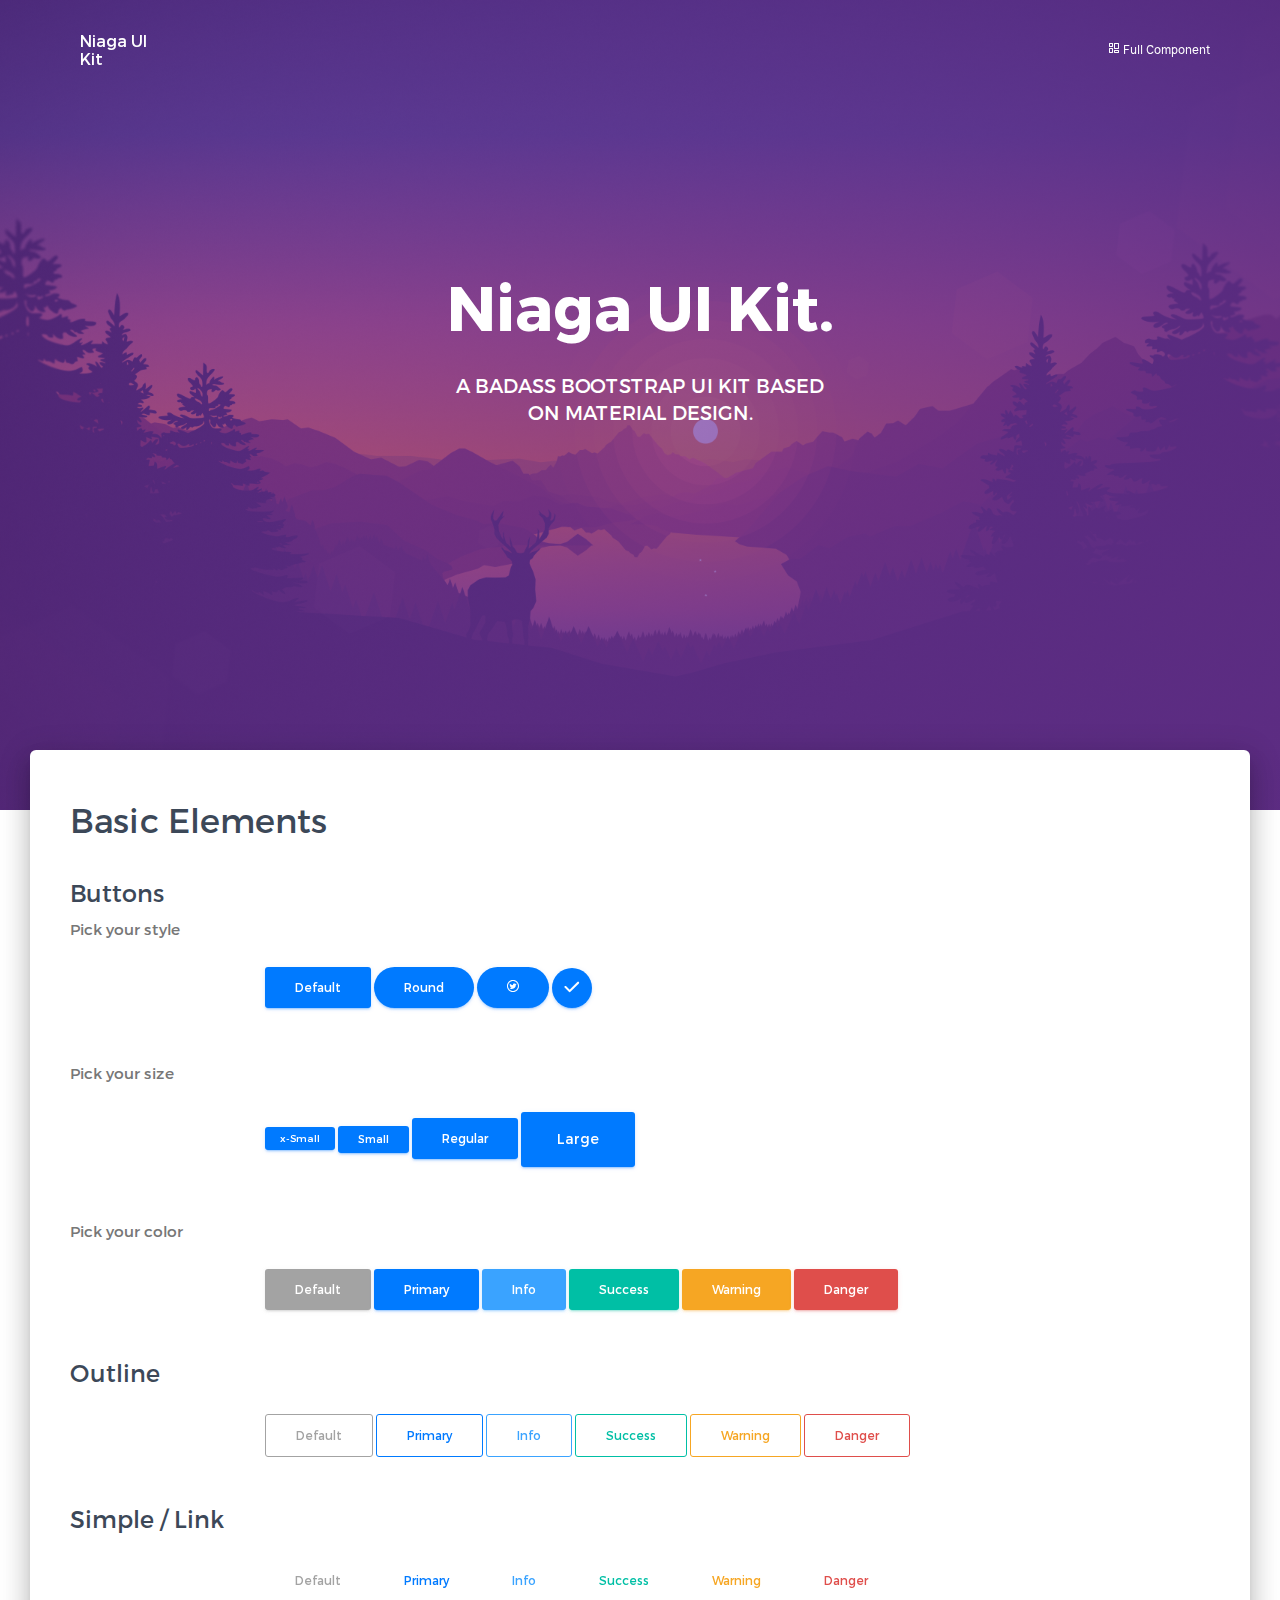
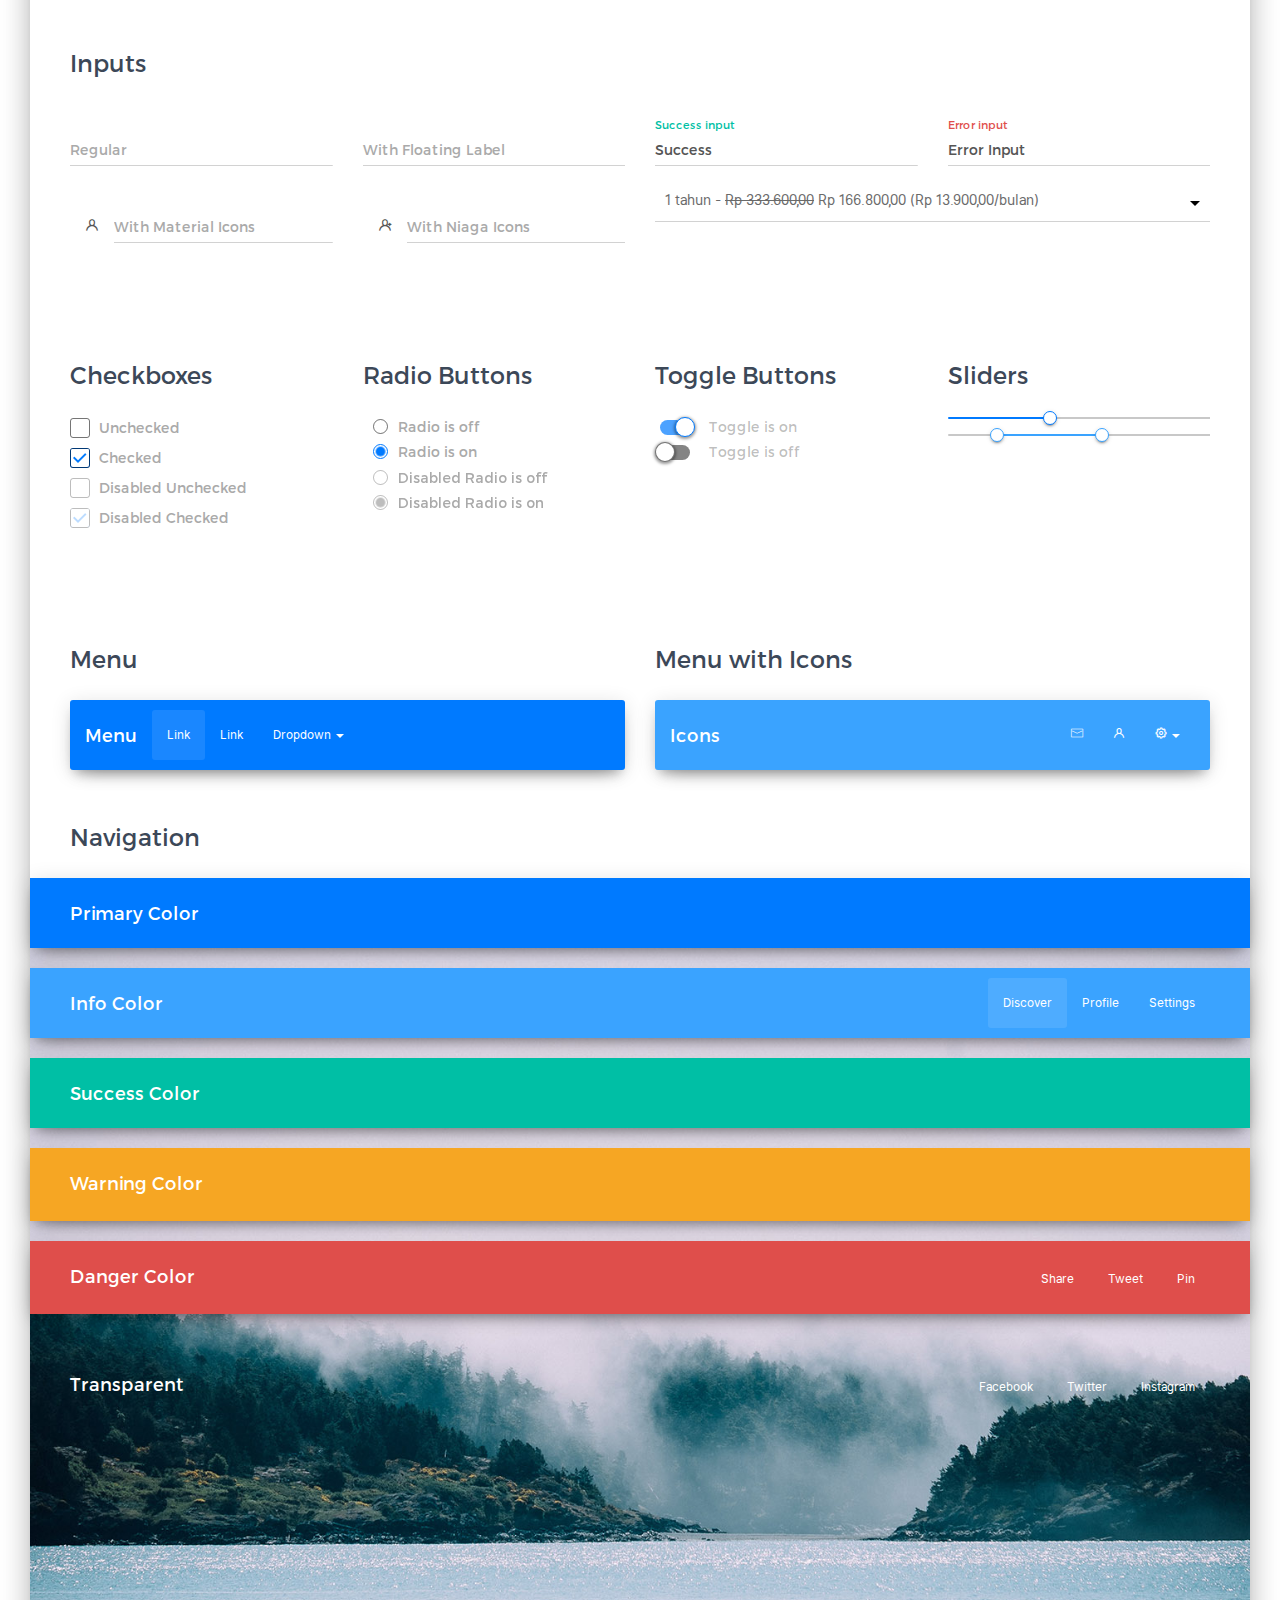
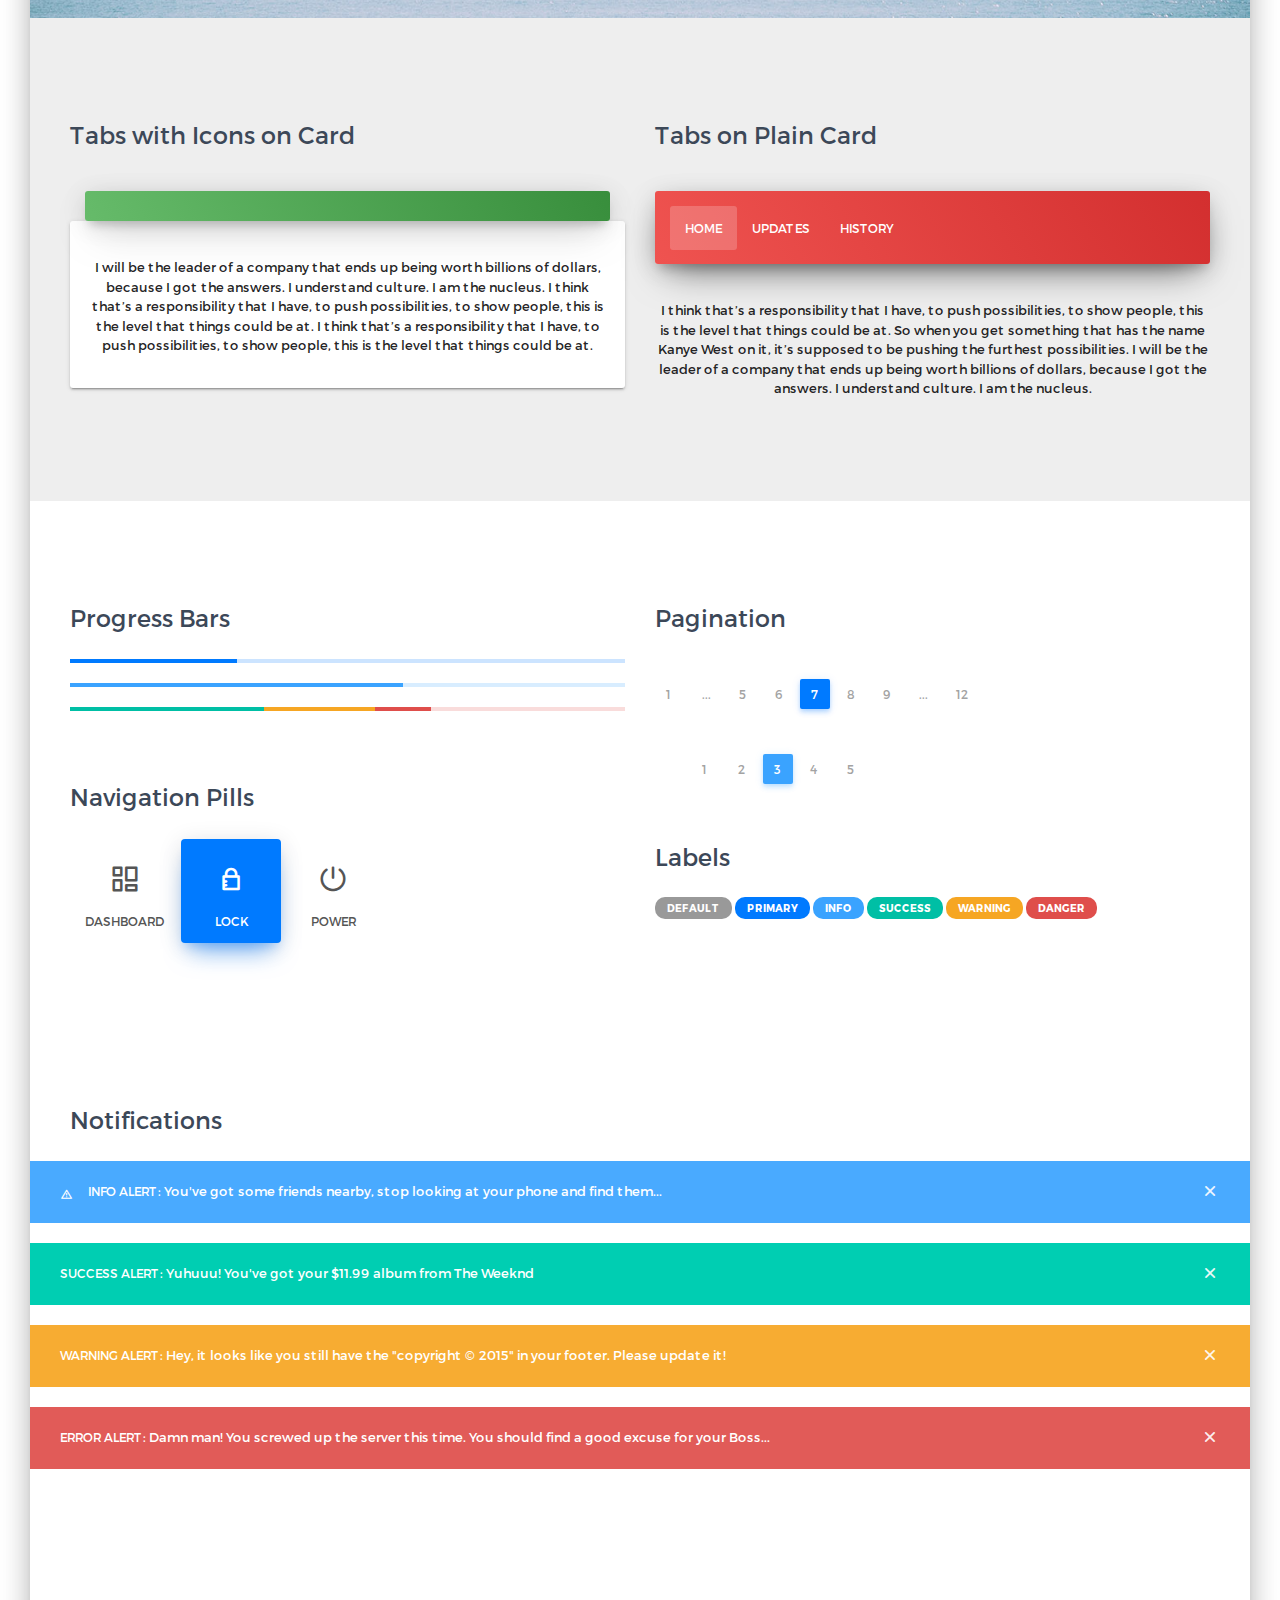
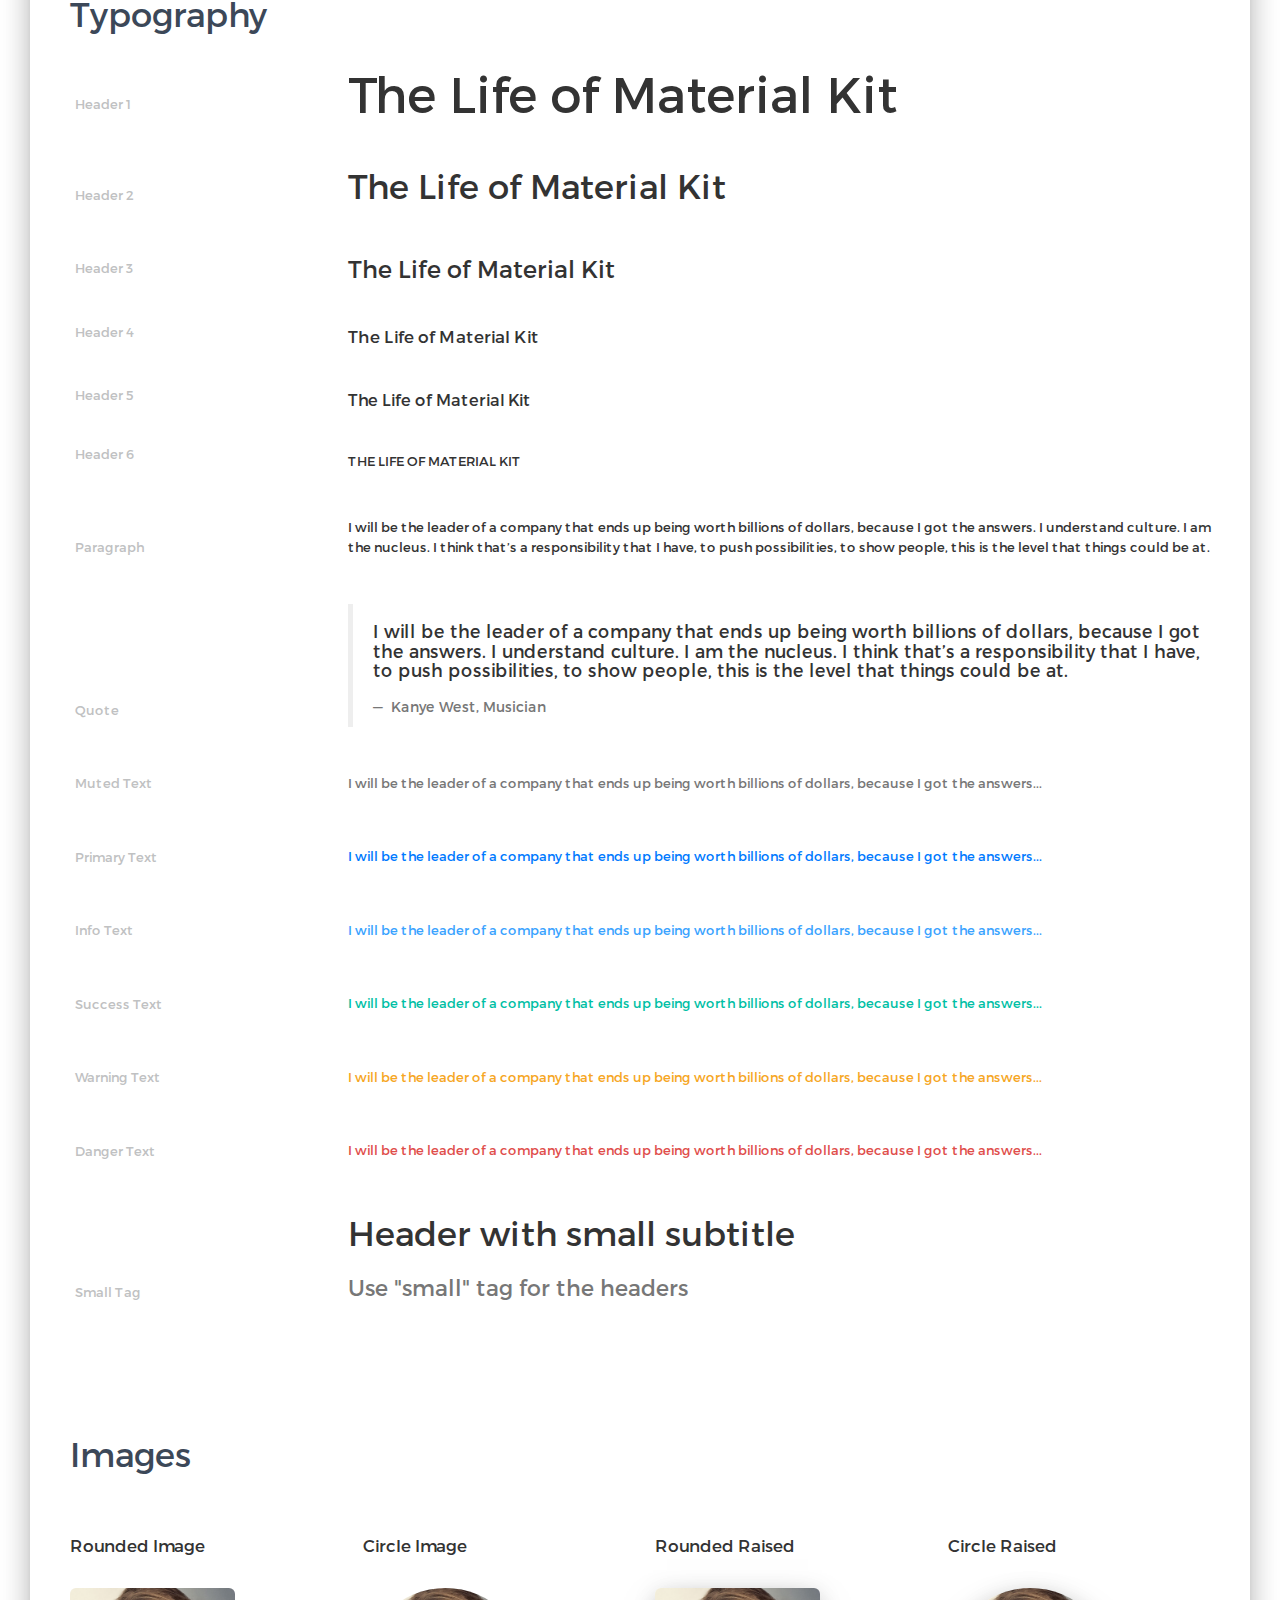
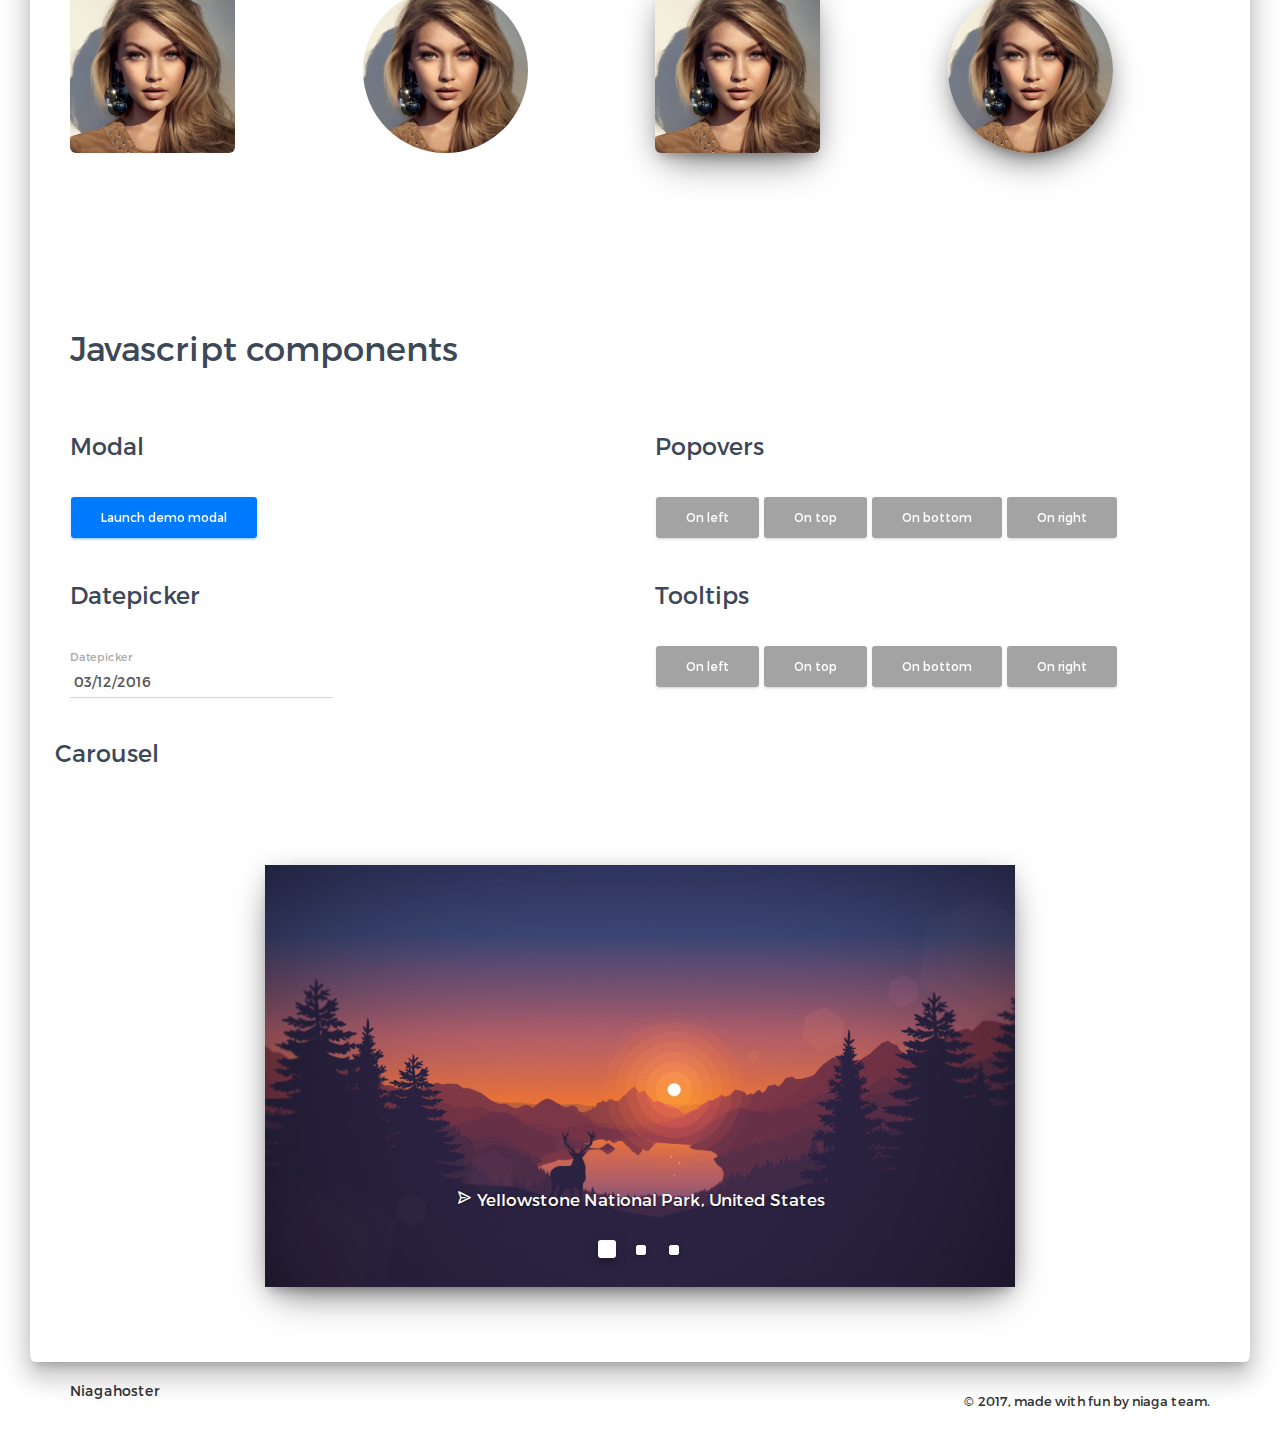
==== index.html @ 429ca5f8 "first" ====
<!doctype html>
<html lang="en">

<head>
    <meta charset="utf-8" />
    <link rel="apple-touch-icon" sizes="76x76" href="img/apple-icon.png">
    <link rel="icon" type="image/png" href="img/favicon.png">
    <meta http-equiv="X-UA-Compatible" content="IE=edge,chrome=1" />

    <title>Niaga Kit</title>

    <meta content='width=device-width, initial-scale=1.0, maximum-scale=1.0, user-scalable=0' name='viewport' />

    <!-- CSS Files -->
    <link href="css/bootstrap.min.css" rel="stylesheet" />
    <link href="css/material-kit.css" rel="stylesheet" />

    <!-- CSS Just for demo purpose, don't include it in your project -->
    <link href="css/demo.css" rel="stylesheet" />

</head>

<body class="index-page">
    <!-- Navbar -->
    <nav class="navbar navbar-transparent navbar-fixed-top navbar-color-on-scroll">
        <div class="container">
            <div class="navbar-header">
                <button type="button" class="navbar-toggle" data-toggle="collapse" data-target="#navigation-index">
	        	<span class="sr-only">Toggle navigation</span>
	        	<span class="icon-bar"></span>
	        	<span class="icon-bar"></span>
	        	<span class="icon-bar"></span>
	    	</button>
                <a href="index.html">
                    <div class="logo-container">
                        <div class="logo">

                        </div>
                        <div class="brand">
                            Niaga UI Kit
                        </div>


                    </div>
                </a>
            </div>

            <div class="collapse navbar-collapse" id="navigation-index">
                <ul class="nav navbar-nav navbar-right">
                    <li>
                        <a href="components-documentation.html" target="_blank">
                            <i class="icon-ic-dashboard"></i> Full Component
                        </a>
                    </li>

                </ul>
            </div>
        </div>
    </nav>
    <!-- End Navbar -->

    <div class="wrapper">
        <div class="header header-filter" style="background-image: url('img/bg2.jpeg');">
            <div class="container">
                <div class="row">
                    <div class="col-md-8 col-md-offset-2">
                        <div class="brand">
                            <h1>Niaga UI Kit.</h1>
                            <h3>A Badass Bootstrap UI Kit based on Material Design.</h3>
                        </div>
                    </div>
                </div>

            </div>
        </div>

        <div class="main main-raised">
            <div class="section section-basic">
                <div class="container">
                    <div class="title">
                        <h2>Basic Elements</h2>
                    </div>

                    <div id="buttons">
                        <div class="title">
                            <h3>Buttons <br />
                                <small>Pick your style</small>
                            </h3>
                        </div>
                        <div class="row">
                            <div class="col-md-8 col-md-offset-2">
                                <button class="btn btn-primary">Default</button>
                                <button class="btn btn-primary btn-round">Round</button>
                                <button class="btn btn-primary btn-round">
								<i class="icon-ic-twitter"></i>
							</button>
                                <button class="btn btn-primary btn-fab btn-fab-mini btn-round">
								<i class="icon-ic-succes"></i>
							</button>
                            </div>
                        </div>
                        <div class="title">
                            <h3><small>Pick your size</small></h3>
                        </div>
                        <div class="row">
                            <div class="col-md-8 col-md-offset-2">
                                <button class="btn btn-primary btn-xs">x-Small</button>
                                <button class="btn btn-primary btn-sm">Small</button>
                                <button class="btn btn-primary">Regular</button>
                                <button class="btn btn-primary btn-lg">Large</button>
                            </div>
                        </div>

                        <div class="title">
                            <h3><small> Pick your color </small></h3>
                        </div>
                        <div class="row">
                            <div class="col-md-8 col-md-offset-2">
                                <button class="btn">Default</button>
                                <button class="btn btn-primary">Primary</button>
                                <button class="btn btn-info">Info</button>
                                <button class="btn btn-success">Success</button>
                                <button class="btn btn-warning">Warning</button>
                                <button class="btn btn-danger">Danger</button>
                            </div>
                        </div>

                        <div class="title">
                            <h3>Outline</h3>
                        </div>
                        <div class="row">
                            <div class="col-md-8 col-md-offset-2">
                                <button class="btn btn-outline">Default</button>
                                <button class="btn btn-primary btn-outline">Primary</button>
                                <button class="btn btn-info btn-outline">Info</button>
                                <button class="btn btn-success btn-outline">Success</button>
                                <button class="btn btn-warning btn-outline">Warning</button>
                                <button class="btn btn-danger btn-outline">Danger</button>
                            </div>
                        </div>

                        <div class="title">
                            <h3>Simple / Link</h3>
                        </div>
                        <div class="row">
                            <div class="col-md-8 col-md-offset-2">
                                <button class="btn btn-simple">Default</button>
                                <button class="btn btn-simple btn-primary ">Primary</button>
                                <button class="btn btn-simple btn-info">Info</button>
                                <button class="btn btn-simple btn-success">Success</button>
                                <button class="btn btn-simple btn-warning">Warning</button>
                                <button class="btn btn-simple btn-danger">Danger</button>
                            </div>
                        </div>
                    </div>

                    <div id="inputs">
                        <div class="title">
                            <h3>Inputs</h3>
                        </div>

                        <div class="row">
                            <div class="col-sm-3">
                                <div class="form-group">
                                    <input type="text" value="" placeholder="Regular" class="form-control" />
                                </div>
                            </div>

                            <div class="col-sm-3">
                                <div class="form-group label-floating">
                                    <label class="control-label">With Floating Label</label>
                                    <input type="email" class="form-control">
                                </div>
                            </div>

                            <div class="col-sm-3">
                                <div class="form-group label-floating has-success">
                                    <label class="control-label">Success input</label>
                                    <input type="text" value="Success" class="form-control" />
                                    <span class="form-control-feedback">
									
								</span>
                                </div>
                            </div>

                            <div class="col-sm-3">
                                <div class="form-group label-floating has-error">
                                    <label class="control-label">Error input</label>
                                    <input type="email" value="Error Input" class="form-control" />
                                  
                                </div>
                            </div>

                            <div class="col-sm-3">
                                <div class="input-group">
                                    <span class="input-group-addon">
									<i class="icon-ic-profil"></i>
								</span>
                                    <input type="text" class="form-control" placeholder="With Material Icons">
                                </div>
                            </div>

                            <div class="col-sm-3">
                                <div class="input-group">
                                    <span class="input-group-addon">
									<i class="icon-ic-referal"></i>
								</span>
                                    <input type="text" class="form-control" placeholder="With Niaga Icons">
                                </div>
                            </div>

                            <div class="col-sm-6">
<!--select monster-->
<div class="select">

    <select name="period" class="hosting-config col-sm-10 col-xs-6 s-hidden">
<option name="period" value="1Y" selected="selected">

1 tahun - a@Rp 333.600,00@a Rp 166.800,00 (Rp 13.900,00/bulan)
</option>
<option name="period" value="2Y">

2 tahun - a@Rp 667.200,00@a Rp 333.600,00 (Rp 13.900,00/bulan)
</option>
<option name="period" value="3Y">

3 tahun - a@Rp 1.000.800,00@a Rp 500.400,00 (Rp 13.900,00/bulan)
</option>
</select>

</div>
<!--select monster-->
                            </div>
                        </div>
                    </div>

                    <div class="space-70"></div>

                    <div id="checkRadios">
                        <div class="row">
                            <div class="col-sm-3">
                                <div class="title">
                                    <h3>Checkboxes</h3>
                                </div>

                                <div class="checkbox">
                                    <label>
									<input type="checkbox" name="optionsCheckboxes">
									Unchecked
								</label>
                                </div>

                                <div class="checkbox">
                                    <label>
									<input type="checkbox" name="optionsCheckboxes" checked>
									Checked
								</label>
                                </div>

                                <div class="checkbox">
                                    <label>
									<input type="checkbox" name="optionsCheckboxes" disabled>
									Disabled Unchecked
								</label>
                                </div>

                                <div class="checkbox">
                                    <label>
									<input type="checkbox" name="optionsCheckboxes" disabled checked>
									Disabled Checked
								</label>
                                </div>

                            </div>

                            <div class="col-sm-3">
                                <div class="title">
                                    <h3>Radio Buttons</h3>
                                </div>

                                <div class="radio">
                                    <label>
									<input type="radio" name="optionsRadios">
									Radio is off
								</label>
                                </div>
                                <div class="radio">
                                    <label>
									<input type="radio" name="optionsRadios" checked="true">
									Radio is on
								</label>
                                </div>
                                <div class="radio">
                                    <label>
									<input type="radio" name="optionsRadiosDisabled" disabled>
									Disabled Radio is off
								</label>
                                </div>
                                <div class="radio">
                                    <label>
									<input type="radio" name="optionsRadiosDisabled" checked="true" disabled>
									Disabled Radio is on
								</label>
                                </div>
                            </div>

                            <div class="col-sm-3">
                                <div class="title">
                                    <h3>Toggle Buttons</h3>
                                </div>

                                <div class="togglebutton">
                                    <label>
				                	<input type="checkbox" checked="">
									Toggle is on
				            	</label>
                                </div>

                                <div class="togglebutton">
                                    <label>
				                	<input type="checkbox">
									Toggle is off
				            	</label>
                                </div>
                            </div>

                            <div class="col-sm-3">
                                <div class="title">
                                    <h3>Sliders</h3>
                                </div>

                                <div id="sliderRegular" class="slider"></div>
                                <div id="sliderDouble" class="slider slider-info"></div>
                            </div>

                        </div>
                    </div>
                </div>
            </div>

            <div class="section section-navbars">
                <div class="container" id="menu-dropdown">

                    <div class="row">
                        <div class="col-md-6">
                            <div class="title">
                                <h3>Menu</h3>
                            </div>

                            <nav class="navbar navbar-default">
                                <div class="container-fluid">
                                    <div class="navbar-header">
                                        <button type="button" class="navbar-toggle" data-toggle="collapse" data-target="#example-navbar">
	                            		<span class="sr-only">Toggle navigation</span>
		                                <span class="icon-bar"></span>
		                                <span class="icon-bar"></span>
		                                <span class="icon-bar"></span>
		                            </button>
                                        <a class="navbar-brand" href="#">Menu</a>
                                    </div>

                                    <div class="collapse navbar-collapse" id="example-navbar">
                                        <ul class="nav navbar-nav">
                                            <li class="active"><a href="#">Link</a></li>
                                            <li><a href="#">Link</a></li>
                                            <li class="dropdown">
                                                <a href="#" class="dropdown-toggle" data-toggle="dropdown">Dropdown
												<b class="caret"></b>
											</a>
                                                <ul class="dropdown-menu dropdown-menu-right">
                                                    <li class="dropdown-header">Dropdown header</li>
                                                    <li><a href="#">Action</a></li>
                                                    <li><a href="#">Another action</a></li>
                                                    <li><a href="#">Something else here</a></li>
                                                    <li class="divider"></li>
                                                    <li><a href="#">Separated link</a></li>
                                                    <li class="divider"></li>
                                                    <li><a href="#">One more separated link</a></li>
                                                </ul>
                                            </li>
                                        </ul>
                                    </div>
                                </div>
                            </nav>
                        </div>
                        <div class="col-md-6">
                            <div class="title">
                                <h3>Menu with Icons</h3>
                            </div>

                            <nav class="navbar navbar-info">
                                <div class="container-fluid">
                                    <div class="navbar-header">
                                        <button type="button" class="navbar-toggle" data-toggle="collapse" data-target="#example-navbar-icons">
		                                <span class="sr-only">Toggle navigation</span>
		                                <span class="icon-bar"></span>
		                                <span class="icon-bar"></span>
		                                <span class="icon-bar"></span>
	                            	</button>
                                        <a class="navbar-brand" href="#">Icons</a>
                                    </div>

                                    <div class="collapse navbar-collapse" id="example-navbar-icons">
                                        <ul class="nav navbar-nav navbar-right">
                                            <li>
                                                <a href="#pablo"><i class="icon-ic-email"></i></a>
                                            </li>
                                            <li>
                                                <a href="#pablo"><i class="icon-ic-profil"></i></a>
                                            </li>
                                            <li class="dropdown">
                                                <a href="#" class="dropdown-toggle" data-toggle="dropdown">
                                                    <i class="icon-ic-setting"></i>
                                                    <b class="caret"></b>
                                                </a>
                                                <ul class="dropdown-menu dropdown-menu-right">
                                                    <li class="dropdown-header">Dropdown header</li>
                                                    <li><a href="#">Action</a></li>
                                                    <li><a href="#">Another action</a></li>
                                                    <li><a href="#">Something else here</a></li>
                                                    <li class="divider"></li>
                                                    <li><a href="#">Separated link</a></li>
                                                    <li class="divider"></li>
                                                    <li><a href="#">One more separated link</a></li>
                                                </ul>
                                            </li>
                                        </ul>
                                    </div>
                                </div>
                            </nav>

                        </div>
                    </div>
                    <div class="title">
                        <h3>Navigation</h3>
                    </div>
                </div>

                <div id="navbar">
                    <div class="navigation-example">

                        <!-- Navbar Primary  -->
                        <nav class="navbar navbar-primary">
                            <div class="container">
                                <div class="navbar-header">
                                    <button type="button" class="navbar-toggle" data-toggle="collapse" data-target="#example-navbar-primary">
									<span class="sr-only">Toggle navigation</span>
									<span class="icon-bar"></span>
									<span class="icon-bar"></span>
									<span class="icon-bar"></span>
								</button>
                                    <a class="navbar-brand" href="#pablo">Primary Color</a>
                                </div>

                                <div class="collapse navbar-collapse" id="example-navbar-primary">
                                   
                                </div>
                            </div>
                        </nav>
                        <!-- End Navbar Primary -->

                        <!-- Navbar Info -->
                        <nav class="navbar navbar-info">
                            <div class="container">
                                <div class="navbar-header">
                                    <button type="button" class="navbar-toggle" data-toggle="collapse" data-target="#example-navbar-info">
									<span class="sr-only">Toggle navigation</span>
									<span class="icon-bar"></span>
									<span class="icon-bar"></span>
									<span class="icon-bar"></span>
								</button>
                                    <a class="navbar-brand" href="#pablo">Info Color</a>
                                </div>

                                <div class="collapse navbar-collapse" id="example-navbar-info">
                                    <ul class="nav navbar-nav navbar-right">
                                        <li class="active">
                                            <a href="#pablo">
		                                    Discover
		                                </a>
                                        </li>
                                        <li>
                                            <a href="#pablo">
		                                    Profile
		                                </a>
                                        </li>
                                        <li>
                                            <a href="#pablo">
		                                    Settings
		                                </a>
                                        </li>
                                    </ul>
                                </div>
                            </div>
                        </nav>
                        <!-- End Navbar Info -->

                        <!-- Navbar Success -->
                        <nav class="navbar navbar-success">
                            <div class="container">
                                <div class="navbar-header">
                                    <button type="button" class="navbar-toggle" data-toggle="collapse" data-target="#example-navbar-success">
									<span class="sr-only">Toggle navigation</span>
									<span class="icon-bar"></span>
									<span class="icon-bar"></span>
									<span class="icon-bar"></span>
								</button>
                                    <a class="navbar-brand" href="#">Success Color</a>
                                </div>

                                <div class="collapse navbar-collapse" id="example-navbar-success">
                                    
                                </div>
                            </div>
                        </nav>
                        <!-- End Navbar Success -->

                        <!-- Navbar Warning -->
                        <nav class="navbar navbar-warning">
                            <div class="container">
                                <div class="navbar-header">
                                    <button type="button" class="navbar-toggle" data-toggle="collapse" data-target="#example-navbar-warning">
									<span class="sr-only">Toggle navigation</span>
									<span class="icon-bar"></span>
									<span class="icon-bar"></span>
									<span class="icon-bar"></span>
								</button>
                                    <a class="navbar-brand" href="#pablo">Warning Color</a>
                                </div>

                                <div class="collapse navbar-collapse" id="example-navbar-warning">
                                    <ul class="nav navbar-nav navbar-right">
                                        <li>
                                            <a href="#pablo">
                                                <i class="fa fa-facebook-square"></i>
                                            </a>
                                        </li>
                                        <li>
                                            <a href="#pablo">
                                                <i class="fa fa-twitter"></i>
                                            </a>
                                        </li>
                                        <li>
                                            <a href="#pablo">
                                                <i class="fa fa-google-plus"></i>
                                            </a>
                                        </li>
                                        <li>
                                            <a href="#pablo">
                                                <i class="fa fa-instagram"></i>
                                            </a>
                                        </li>
                                    </ul>
                                </div>
                            </div>
                        </nav>
                        <!-- End Navbar Warning -->

                        <!-- Navbar Danger -->
                        <nav class="navbar navbar-danger">
                            <div class="container">
                                <div class="navbar-header">
                                    <button type="button" class="navbar-toggle" data-toggle="collapse" data-target="#example-navbar-danger">
									<span class="sr-only">Toggle navigation</span>
									<span class="icon-bar"></span>
									<span class="icon-bar"></span>
									<span class="icon-bar"></span>
								</button>
                                    <a class="navbar-brand" href="#pablo">Danger Color</a>
                                </div>

                                <div class="collapse navbar-collapse" id="example-navbar-danger">
                                    <ul class="nav navbar-nav navbar-right">
                                        <li>
                                            <a href="#pablo">
                                                <i class="fa fa-facebook-square"></i> Share
                                            </a>
                                        </li>
                                        <li>
                                            <a href="#pablo">
                                                <i class="fa fa-twitter"></i> Tweet
                                            </a>
                                        </li>
                                        <li>
                                            <a href="#pablo">
                                                <i class="fa fa-pinterest"></i> Pin
                                            </a>
                                        </li>
                                    </ul>
                                </div>
                            </div>
                        </nav>
                        <!-- End Navbar Danger -->

                        <!-- Navbar Transparent -->
                        <nav class="navbar navbar-transparent">
                            <div class="container">
                                <div class="navbar-header">
                                    <button type="button" class="navbar-toggle" data-toggle="collapse" data-target="#example-navbar-transparent">
									<span class="sr-only">Toggle navigation</span>
									<span class="icon-bar"></span>
									<span class="icon-bar"></span>
									<span class="icon-bar"></span>
								</button>
                                    <a class="navbar-brand" href="#pablo">Transparent</a>
                                </div>

                                <div class="collapse navbar-collapse" id="example-navbar-transparent">
                                    <ul class="nav navbar-nav navbar-right">
                                        <li>
                                            <a href="#pablo">
                                                <i class="fa fa-facebook-square"></i> Facebook
                                            </a>
                                        </li>
                                        <li>
                                            <a href="#pablo">
                                                <i class="fa fa-twitter"></i> Twitter
                                            </a>
                                        </li>
                                        <li>
                                            <a href="#pablo">
                                                <i class="fa fa-instagram"></i> Instagram
                                            </a>
                                        </li>
                                    </ul>
                                </div>
                            </div>
                        </nav>
                        <!-- End Navbar Transparent-->
                    </div>
                </div>
            </div>
            <!-- End .section-navbars  -->

            <div class="section section-tabs">
                <div class="container">
                    <div class="row">
                        <div class="col-md-6">
                            <div class="title">
                                <h3>Tabs with Icons on Card</h3>
                            </div>

                            <!-- Tabs with icons on Card -->
                            <div class="card card-nav-tabs">
                                <div class="header header-success">
                                    <!-- colors: "header-primary", "header-info", "header-success", "header-warning", "header-danger" -->
                                    <div class="nav-tabs-navigation">
                                        <div class="nav-tabs-wrapper">
                                          
                                        </div>
                                    </div>
                                </div>
                                <div class="content">
                                    <div class="tab-content text-center">
                                        <div class="tab-pane active" id="profile">
                                            <p> I will be the leader of a company that ends up being worth billions of dollars, because I got the answers. I understand culture. I am the nucleus. I think that’s a responsibility that I have, to push possibilities, to show people, this is the level that things could be at. I think that’s a responsibility that I have, to push possibilities, to show people, this is the level that things could be at. </p>
                                        </div>
                                        <div class="tab-pane" id="messages">
                                            <p> I think that’s a responsibility that I have, to push possibilities, to show people, this is the level that things could be at. I will be the leader of a company that ends up being worth billions of dollars, because I got the answers. I understand culture. I am the nucleus. I think that’s a responsibility that I have, to push possibilities, to show people, this is the level that things could be at.</p>
                                        </div>
                                        <div class="tab-pane" id="settings">
                                            <p>I think that’s a responsibility that I have, to push possibilities, to show people, this is the level that things could be at. So when you get something that has the name Kanye West on it, it’s supposed to be pushing the furthest possibilities. I will be the leader of a company that ends up being worth billions of dollars, because I got the answers. I understand culture. I am the nucleus.</p>
                                        </div>
                                    </div>
                                </div>
                            </div>
                            <!-- End Tabs with icons on Card -->

                        </div>

                        <div class="col-md-6">
                            <div class="title">
                                <h3>Tabs on Plain Card</h3>
                            </div>

                            <!-- Tabs on Plain Card -->
                            <div class="card card-nav-tabs card-plain">
                                <div class="header header-danger">
                                    <!-- colors: "header-primary", "header-info", "header-success", "header-warning", "header-danger" -->
                                    <div class="nav-tabs-navigation">
                                        <div class="nav-tabs-wrapper">
                                            <ul class="nav nav-tabs" data-tabs="tabs">
                                                <li class="active"><a href="#home" data-toggle="tab">Home</a></li>
                                                <li><a href="#updates" data-toggle="tab">Updates</a></li>
                                                <li><a href="#history" data-toggle="tab">History</a></li>
                                            </ul>
                                        </div>
                                    </div>
                                </div>
                                <div class="content">
                                    <div class="tab-content text-center">
                                        <div class="tab-pane active" id="home">
                                            <p>I think that’s a responsibility that I have, to push possibilities, to show people, this is the level that things could be at. So when you get something that has the name Kanye West on it, it’s supposed to be pushing the furthest possibilities. I will be the leader of a company that ends up being worth billions of dollars, because I got the answers. I understand culture. I am the nucleus.</p>
                                        </div>
                                        <div class="tab-pane" id="updates">
                                            <p> I will be the leader of a company that ends up being worth billions of dollars, because I got the answers. I understand culture. I am the nucleus. I think that’s a responsibility that I have, to push possibilities, to show people, this is the level that things could be at. I think that’s a responsibility that I have, to push possibilities, to show people, this is the level that things could be at. </p>
                                        </div>
                                        <div class="tab-pane" id="history">
                                            <p> I think that’s a responsibility that I have, to push possibilities, to show people, this is the level that things could be at. I will be the leader of a company that ends up being worth billions of dollars, because I got the answers. I understand culture. I am the nucleus. I think that’s a responsibility that I have, to push possibilities, to show people, this is the level that things could be at.</p>
                                        </div>
                                    </div>
                                </div>
                            </div>
                            <!-- End Tabs on plain Card -->
                        </div>

                    </div>
                </div>
            </div>
            <!-- End Section Tabs -->

            <div class="section section-pagination">
                <div class="container">
                    <div class="row">
                        <div class="col-md-6">
                            <div class="title">
                                <h3>Progress Bars</h3>
                            </div>

                            <div class="progress progress-line-primary">
                                <div class="progress-bar" role="progressbar" aria-valuenow="60" aria-valuemin="0" aria-valuemax="100" style="width: 30%;">
                                    <span class="sr-only">60% Complete</span>
                                </div>
                            </div>

                            <div class="progress progress-line-info">
                                <div class="progress-bar progress-bar-info" role="progressbar" aria-valuenow="60" aria-valuemin="0" aria-valuemax="100" style="width: 60%;">
                                    <span class="sr-only">60% Complete</span>
                                </div>
                            </div>

                            <div class="progress progress-line-danger">
                                <div class="progress-bar progress-bar-success" style="width: 35%">
                                    <span class="sr-only">35% Complete (success)</span>
                                </div>
                                <div class="progress-bar progress-bar-warning" style="width: 20%">
                                    <span class="sr-only">20% Complete (warning)</span>
                                </div>
                                <div class="progress-bar progress-bar-danger" style="width: 10%">
                                    <span class="sr-only">10% Complete (danger)</span>
                                </div>
                            </div>

                            <br />
                            <div class="title">
                                <h3>Navigation Pills</h3>
                            </div>

                            <ul class="nav nav-pills" role="tablist">
                                <!--
								color-classes: "nav-pills-primary", "nav-pills-info", "nav-pills-success", "nav-pills-warning","nav-pills-danger"
	                        -->
                                <li>
                                    <a href="#dashboard" role="tab" data-toggle="tab">
                                        <i class="icon-ic-dashboard"></i> Dashboard
                                    </a>
                                </li>
                                <li class="active">
                                    <a href="#schedule" role="tab" data-toggle="tab">
                                        <i class="icon-ic-lock"></i> Lock
                                    </a>
                                </li>
                                <li>
                                    <a href="#tasks" role="tab" data-toggle="tab">
                                        <i class="icon-ic-power"></i> Power
                                    </a>
                                </li>
                            </ul>

                        </div>

                        <div class="col-md-6">
                            <div class="title">
                                <h3>Pagination</h3>
                            </div>

                            <ul class="pagination pagination-primary">
                                <!--
							color-classes: "pagination-primary", "pagination-info", "pagination-success", "pagination-warning", "pagination-danger"
	                    -->
                                <li><a href="javascript:void(0);">1</a></li>
                                <li><a href="javascript:void(0);">...</a></li>
                                <li><a href="javascript:void(0);">5</a></li>
                                <li><a href="javascript:void(0);">6</a></li>
                                <li class="active"><a href="javascript:void(0);">7</a></li>
                                <li><a href="javascript:void(0);">8</a></li>
                                <li><a href="javascript:void(0);">9</a></li>
                                <li><a href="javascript:void(0);">...</a></li>
                                <li><a href="javascript:void(0);">12</a></li>
                            </ul>

                            <ul class="pagination pagination-info">
                                <li>
                                    <a href="javascript:void(0);">
                                        <span class="fa fa-angle-left"></span> </a>
                                </li>
                                <li><a href="javascript:void(0);">1</a></li>
                                <li><a href="javascript:void(0);">2</a></li>
                                <li class="active"><a href="javascript:void(0);">3</a></li>
                                <li><a href="javascript:void(0);">4</a></li>
                                <li><a href="javascript:void(0);">5</a></li>
                                <li><a href="javascript:void(0);"><span class="fa fa-angle-right"></span></a></li>
                            </ul>

                            <div class="title">
                                <h3>Labels </h3>
                            </div>
                            <span class="label label-default">Default</span>
                            <span class="label label-primary">Primary</span>
                            <span class="label label-info">Info</span>
                            <span class="label label-success">Success</span>
                            <span class="label label-warning">Warning</span>
                            <span class="label label-danger">Danger</span>
                        </div>
                    </div>

                    <div class="space"></div>

                    <div class="title">
                        <h3>Notifications</h3>
                    </div>
                </div>
            </div>

            <div class="section section-notifications" id="notifications">
                <div class="alert alert-info">
                    <div class="container-fluid">
                        <div class="alert-icon">
                            <i class="icon-ic-eror"></i>
                        </div>
                        <button type="button" class="close" data-dismiss="alert" aria-label="Close">
						<span aria-hidden="true"><i class="icon-ic-cancel"></i></span>
					</button>

                        <b>Info alert:</b> You've got some friends nearby, stop looking at your phone and find them...
                    </div>
                </div>
                <div class="alert alert-success">
                    <div class="container-fluid">
                        <div class="alert-icon">
                            
                        </div>
                        <button type="button" class="close" data-dismiss="alert" aria-label="Close">
						<span aria-hidden="true"><i class="icon-ic-cancel"></i></span>
					</button>
                        <b>Success Alert:</b> Yuhuuu! You've got your $11.99 album from The Weeknd
                    </div>
                </div>
                <div class="alert alert-warning">
                    <div class="container-fluid">
                        <div class="alert-icon">
                           
                        </div>
                        <button type="button" class="close" data-dismiss="alert" aria-label="Close">
						<span aria-hidden="true"><i class="icon-ic-cancel"></i></span>
					</button>
                        <b>Warning Alert:</b> Hey, it looks like you still have the "copyright &copy; 2015" in your footer. Please update it!
                    </div>
                </div>
                <div class="alert alert-danger">
                    <div class="container-fluid">
                        <div class="alert-icon">
                          
                        </div>
                        <button type="button" class="close" data-dismiss="alert" aria-label="Close">
						<span aria-hidden="true"><i class="icon-ic-cancel"></i></span>
					</button>
                        <b>Error Alert:</b> Damn man! You screwed up the server this time. You should find a good excuse for your Boss...
                    </div>
                </div>
                <div class="clearfix"></div>
            </div>
            <!--  end notifications -->

            <div class="section">
                <div class="container tim-container">
                    <div class="title">
                        <h2>Typography</h2>
                    </div>
                    <div id="typography">
                        <div class="row">
                            <div class="tim-typo">
                                <h1><span class="tim-note">Header 1</span>The Life of Material Kit </h1>
                            </div>
                            <div class="tim-typo">
                                <h2><span class="tim-note">Header 2</span>The Life of Material Kit</h2>
                            </div>
                            <div class="tim-typo">
                                <h3><span class="tim-note">Header 3</span>The Life of Material Kit</h3>
                            </div>
                            <div class="tim-typo">
                                <h4><span class="tim-note">Header 4</span>The Life of Material Kit</h4>
                            </div>
                            <div class="tim-typo">
                                <h5><span class="tim-note">Header 5</span>The Life of Material Kit</h5>
                            </div>
                            <div class="tim-typo">
                                <h6><span class="tim-note">Header 6</span>The Life of Material Kit</h6>
                            </div>
                            <div class="tim-typo">
                                <p><span class="tim-note">Paragraph</span> I will be the leader of a company that ends up being worth billions of dollars, because I got the answers. I understand culture. I am the nucleus. I think that’s a responsibility that I have, to push possibilities, to show people, this is the level that things could be at.</p>
                            </div>
                            <div class="tim-typo">
                                <span class="tim-note">Quote</span>
                                <blockquote>
                                    <p>
                                        I will be the leader of a company that ends up being worth billions of dollars, because I got the answers. I understand culture. I am the nucleus. I think that’s a responsibility that I have, to push possibilities, to show people, this is the level that things could be at.
                                    </p>
                                    <small>
	                         Kanye West, Musician
	                         </small>
                                </blockquote>
                            </div>

                            <div class="tim-typo">
                                <span class="tim-note">Muted Text</span>
                                <p class="text-muted">
                                    I will be the leader of a company that ends up being worth billions of dollars, because I got the answers...
                                </p>
                            </div>
                            <div class="tim-typo">
                                <span class="tim-note">Primary Text</span>
                                <p class="text-primary">
                                    I will be the leader of a company that ends up being worth billions of dollars, because I got the answers... </p>
                            </div>
                            <div class="tim-typo">
                                <span class="tim-note">Info Text</span>
                                <p class="text-info">
                                    I will be the leader of a company that ends up being worth billions of dollars, because I got the answers... </p>
                            </div>
                            <div class="tim-typo">
                                <span class="tim-note">Success Text</span>
                                <p class="text-success">
                                    I will be the leader of a company that ends up being worth billions of dollars, because I got the answers... </p>
                            </div>
                            <div class="tim-typo">
                                <span class="tim-note">Warning Text</span>
                                <p class="text-warning">
                                    I will be the leader of a company that ends up being worth billions of dollars, because I got the answers...
                                </p>
                            </div>
                            <div class="tim-typo">
                                <span class="tim-note">Danger Text</span>
                                <p class="text-danger">
                                    I will be the leader of a company that ends up being worth billions of dollars, because I got the answers... </p>
                            </div>
                            <div class="tim-typo">
                                <h2><span class="tim-note">Small Tag</span> Header with small subtitle <br>
                                    <small>Use "small" tag for the headers</small>
                                </h2>
                            </div>
                        </div>
                    </div>

                    <div class="space-50"></div>

                    <div id="images">
                        <div class="title">
                            <h2>Images</h2>
                        </div>
                        <br>
                        <div class="row">
                            <div class="col-sm-2">
                                <h4>Rounded Image</h4>
                                <img src="img/avatar.jpg" alt="Rounded Image" class="img-rounded img-responsive">
                            </div>
                            <div class="col-sm-2 col-sm-offset-1">
                                <h4>Circle Image</h4>
                                <img src="img/avatar.jpg" alt="Circle Image" class="img-circle img-responsive">
                            </div>
                            <div class="col-sm-2 col-sm-offset-1">
                                <h4>Rounded Raised</h4>
                                <img src="img/avatar.jpg" alt="Raised Image" class="img-rounded img-responsive img-raised">
                            </div>

                            <div class="col-sm-2 col-sm-offset-1">
                                <h4>Circle Raised</h4>
                                <img src="img/avatar.jpg" alt="Thumbnail Image" class="img-circle img-raised img-responsive">
                            </div>
                        </div>
                        <div class="row">

                        </div>
                    </div>

                </div>
            </div>

            <div class="section" id="javascriptComponents">
                <div class="container">
                    <div class="title">
                        <h2>Javascript components</h2>
                    </div>

                    <div class="row" id="modals">
                        <div class="col-md-6">
                            <div class="title">
                                <h3>Modal</h3>
                            </div>

                            <button class="btn btn-primary" data-toggle="modal" data-target="#myModal">
	                      Launch demo modal
	                    </button>
                        </div>
                        <div class="col-md-6">
                            <div class="title">
                                <h3>Popovers</h3>
                            </div>

                            <button type="button" class="btn btn-default" data-toggle="popover" data-placement="left" title="Popover on left" data-content="Here will be some very useful information about his popover.<br> Here will be some very useful information about his popover." data-container="body">On left</button>

                            <button type="button" class="btn btn-default" data-toggle="popover" data-placement="top" title="Popover on top" data-content="Here will be some very useful information about his popover." data-container="body">On top</button>

                            <button type="button" class="btn btn-default" data-toggle="popover" data-placement="bottom" title="Popover on bottom" data-content="Here will be some very useful information about his popover." data-container="body">On bottom</button>

                            <button type="button" class="btn btn-default" data-toggle="popover" data-placement="right" title="Popover on right" data-content="Here will be some very useful information about his popover." data-container="body">On right</button>

                        </div>
                        <br /><br />

                        <div class="col-md-6">
                            <div class="title">
                                <h3>Datepicker</h3>
                            </div>
                            <div class="row">
                                <div class="col-md-6">
                                    <div class="form-group label-static">
                                        <label class="control-label">Datepicker</label>
                                        <input type="text" class="datepicker form-control" value="03/12/2016" />
                                    </div>

                                </div>
                            </div>
                        </div>

                        <div class="col-md-6">
                            <div class="title">
                                <h3>Tooltips</h3>
                            </div>

                            <button type="button" class="btn btn-default btn-tooltip" data-toggle="tooltip" data-placement="left" title="Tooltip on left" data-container="body">On left</button>

                            <button type="button" class="btn btn-default btn-tooltip" data-toggle="tooltip" data-placement="top" title="Tooltip on top" data-container="body">On top</button>

                            <button type="button" class="btn btn-default btn-tooltip" data-toggle="tooltip" data-placement="bottom" title="Tooltip on bottom" data-container="body">On bottom</button>

                            <button type="button" class="btn btn-default btn-tooltip" data-toggle="tooltip" data-placement="right" title="Tooltip on right" data-container="body">On right</button>

                            <div class="clearfix"></div><br><br>
                        </div>

                        <div class="title">
                            <h3>Carousel</h3>
                        </div>
                    </div>
                </div>
            </div>

            <div class="section" id="carousel">
                <div class="container">
                    <div class="row">
                        <div class="col-md-8 col-md-offset-2">

                            <!-- Carousel Card -->
                            <div class="card card-raised card-carousel">
                                <div id="carousel-example-generic" class="carousel slide" data-ride="carousel">
                                    <div class="carousel slide" data-ride="carousel">

                                        <!-- Indicators -->
                                        <ol class="carousel-indicators">
                                            <li data-target="#carousel-example-generic" data-slide-to="0" class="active"></li>
                                            <li data-target="#carousel-example-generic" data-slide-to="1"></li>
                                            <li data-target="#carousel-example-generic" data-slide-to="2"></li>
                                        </ol>

                                        <!-- Wrapper for slides -->
                                        <div class="carousel-inner">
                                            <div class="item active">
                                                <img src="img/bg2.jpeg" alt="Awesome Image">
                                                <div class="carousel-caption">
                                                    <h4><i class="icon-ic-send"></i> Yellowstone National Park, United States</h4>
                                                </div>
                                            </div>
                                            <div class="item">
                                                <img src="img/bg2.jpeg" alt="Awesome Image">
                                                <div class="carousel-caption">
                                                    <h4><i class="icon-ic-send"></i>  Somewhere Beyond, United States</h4>
                                                </div>
                                            </div>
                                            <div class="item">
                                                <img src="img/bg2.jpeg" alt="Awesome Image">
                                                <div class="carousel-caption">
                                                    <h4><i class="icon-ic-send"></i>  Yellowstone National Park, United States</h4>
                                                </div>
                                            </div>
                                        </div>

                                        <!-- Controls -->
                                        <a class="left carousel-control" href="#carousel-example-generic" data-slide="prev">
                                            <i class="material-icons">keyboard_arrow_left</i>
                                        </a>
                                        <a class="right carousel-control" href="#carousel-example-generic" data-slide="next">
                                            <i class="material-icons">keyboard_arrow_right</i>
                                        </a>
                                    </div>
                                </div>
                            </div>
                            <!-- End Carousel Card -->

                        </div>

                    </div>
                </div>
            </div>


        </div>
        <footer class="footer">
            <div class="container">
                <nav class="pull-left">
                    <ul>
                        <li>
                            <a href="https://www.niagahoster.co.id/">
							Niagahoster
						</a>
                        </li>
                       
                    </ul>
                </nav>
                <div class="copyright pull-right">
                    &copy; 2017, made with fun by niaga team.
                </div>
            </div>
        </footer>
    </div>

    <!-- Sart Modal -->
    <div class="modal fade" id="myModal" tabindex="-1" role="dialog" aria-labelledby="myModalLabel" aria-hidden="true">
        <div class="modal-dialog">
            <div class="modal-content">
                <div class="modal-header">
                    <button type="button" class="close" data-dismiss="modal" aria-hidden="true">
					<i class="material-icons">clear</i>
				</button>
                    <h4 class="modal-title">Modal title</h4>
                </div>
                <div class="modal-body">
                    <p>Far far away, behind the word mountains, far from the countries Vokalia and Consonantia, there live the blind texts. Separated they live in Bookmarksgrove right at the coast of the Semantics, a large language ocean. A small river named Duden flows by their place and supplies it with the necessary regelialia. It is a paradisematic country, in which roasted parts of sentences fly into your mouth. Even the all-powerful Pointing has no control about the blind texts it is an almost unorthographic life One day however a small line of blind text by the name of Lorem Ipsum decided to leave for the far World of Grammar.
                    </p>
                </div>
                <div class="modal-footer">
                    <button type="button" class="btn btn-default btn-simple">Nice Button</button>
                    <button type="button" class="btn btn-danger btn-simple" data-dismiss="modal">Close</button>
                </div>
            </div>
        </div>
    </div>
    <!--  End Modal -->


</body>
<!--   Core JS Files   -->
	<script src="js/jquery.min.js" type="text/javascript"></script>
	<script src="js/bootstrap.min.js" type="text/javascript"></script>
	<script src="js/material.min.js"></script>

	<!--  Plugin for the Sliders, full documentation here: http://refreshless.com/nouislider/ -->
	<script src="js/nouislider.min.js" type="text/javascript"></script>

	<!--  Plugin for the Datepicker, full documentation here: http://www.eyecon.ro/bootstrap-datepicker/ -->
	<script src="js/bootstrap-datepicker.js" type="text/javascript"></script>

	<!-- Control Center for Material Kit: activating the ripples, parallax effects, scripts from the example pages etc -->
    <script src="js/jquery.nice-select.js" type="text/javascript"></script>
	<script src="js/material-kit.js" type="text/javascript"></script>

	<script type="text/javascript">

		$().ready(function(){
			// the body of this function is in assets/material-kit.js
			materialKit.initSliders();
            window_width = $(window).width();

            if (window_width >= 992){
                big_image = $('.wrapper > .header');

				$(window).on('scroll', materialKitDemo.checkScrollForParallax);
			}

		});
	</script>

</html>
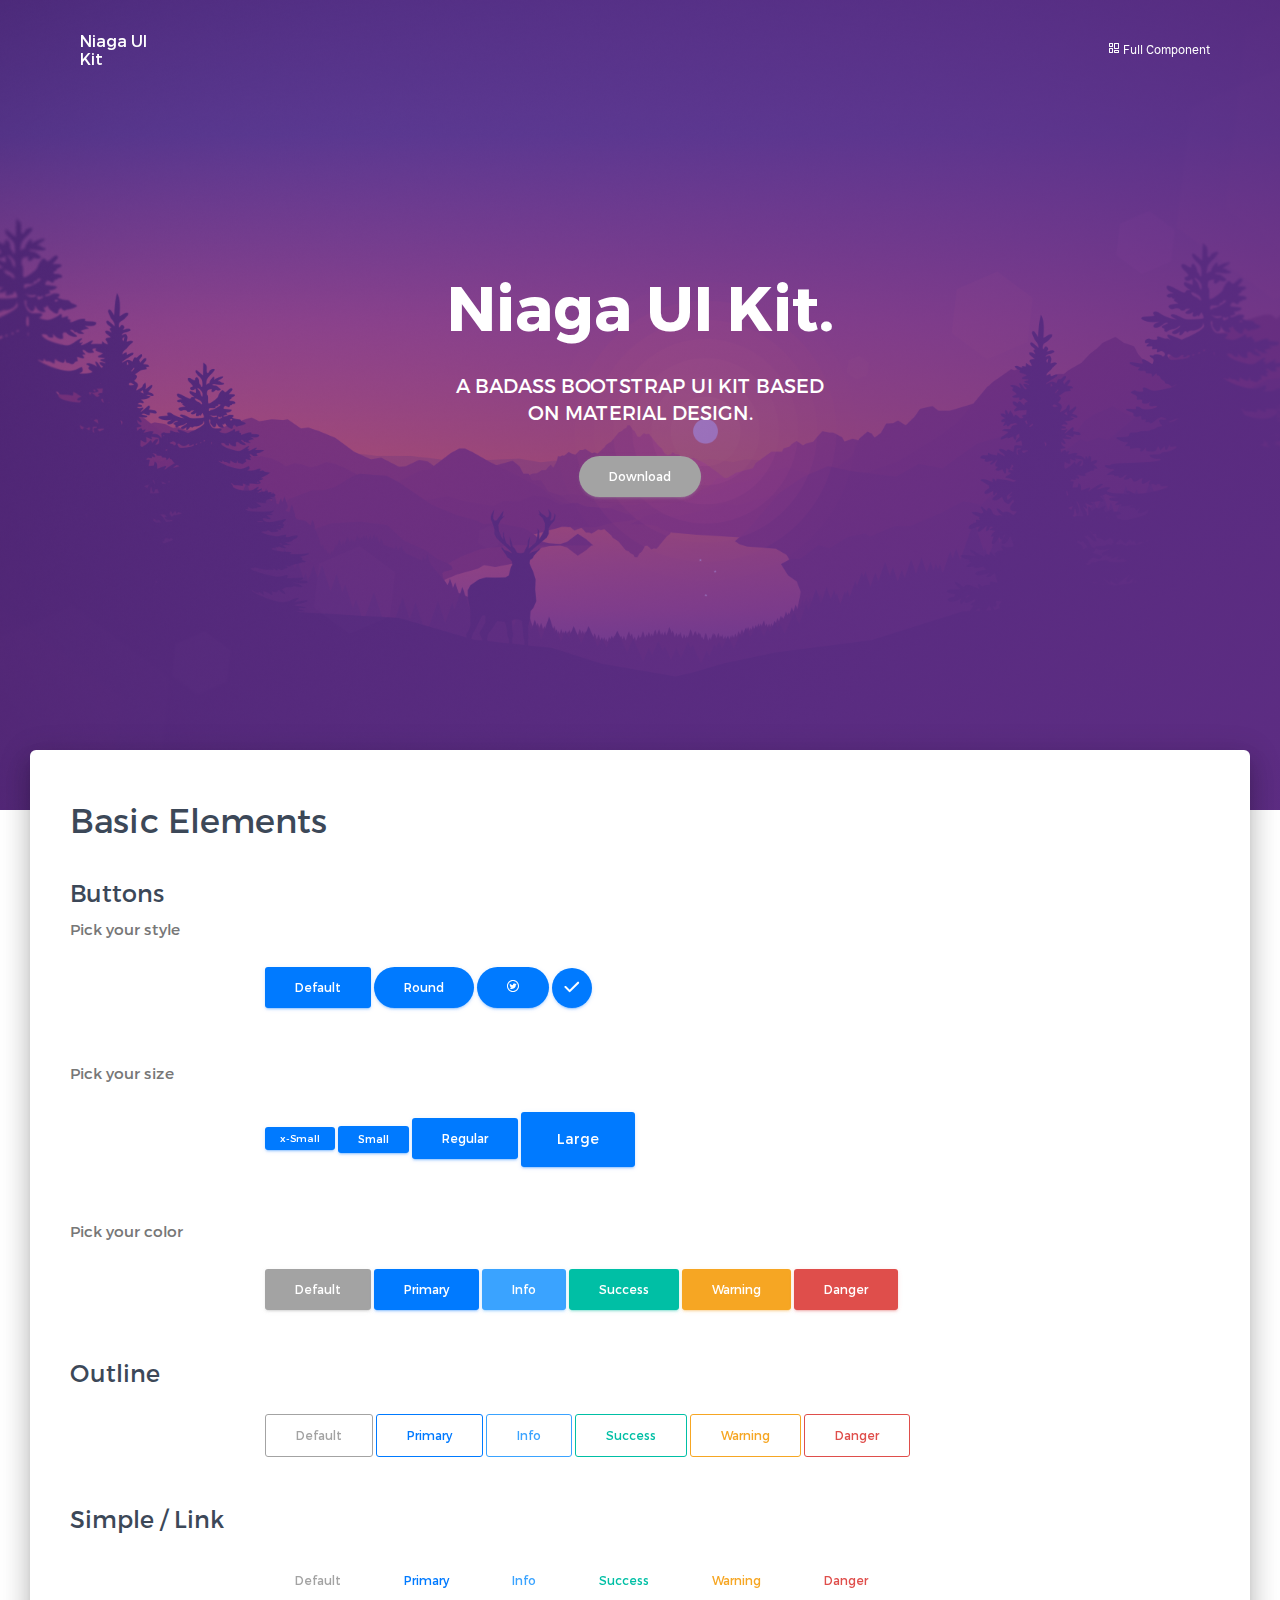
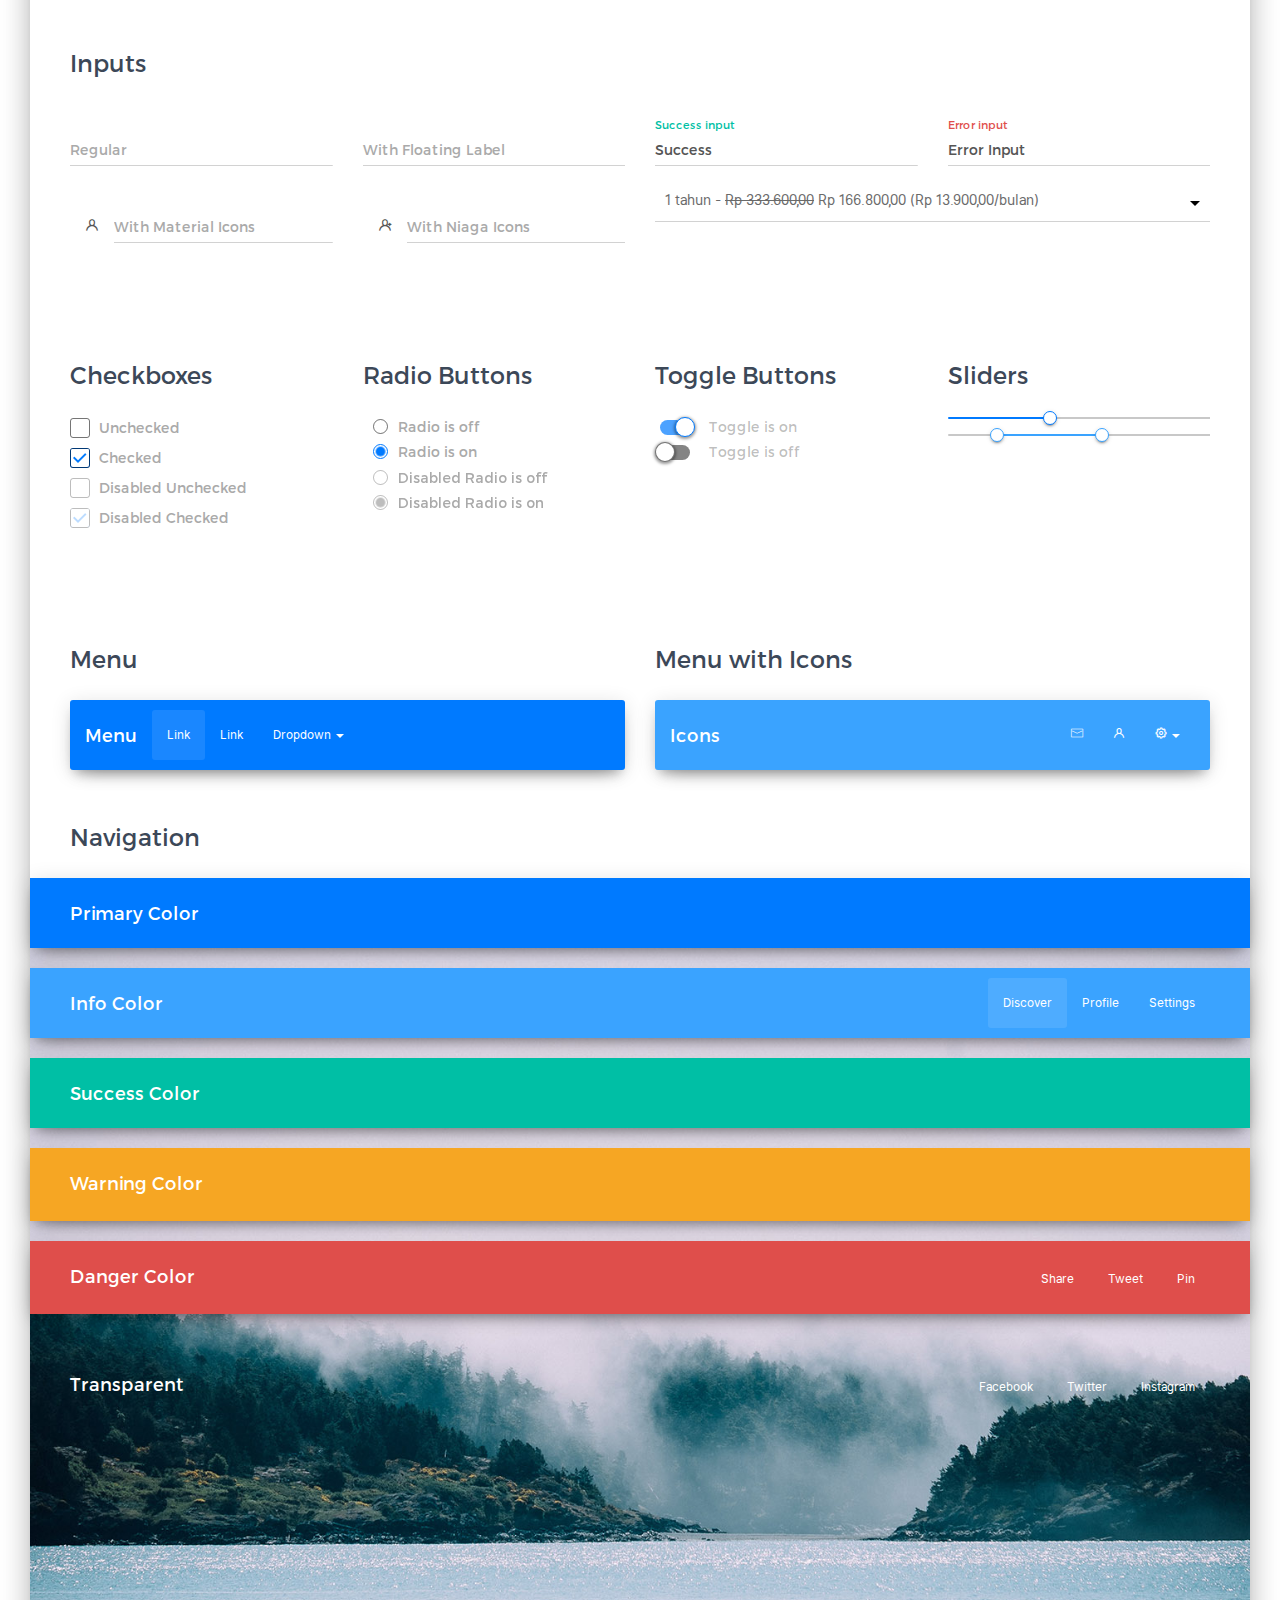
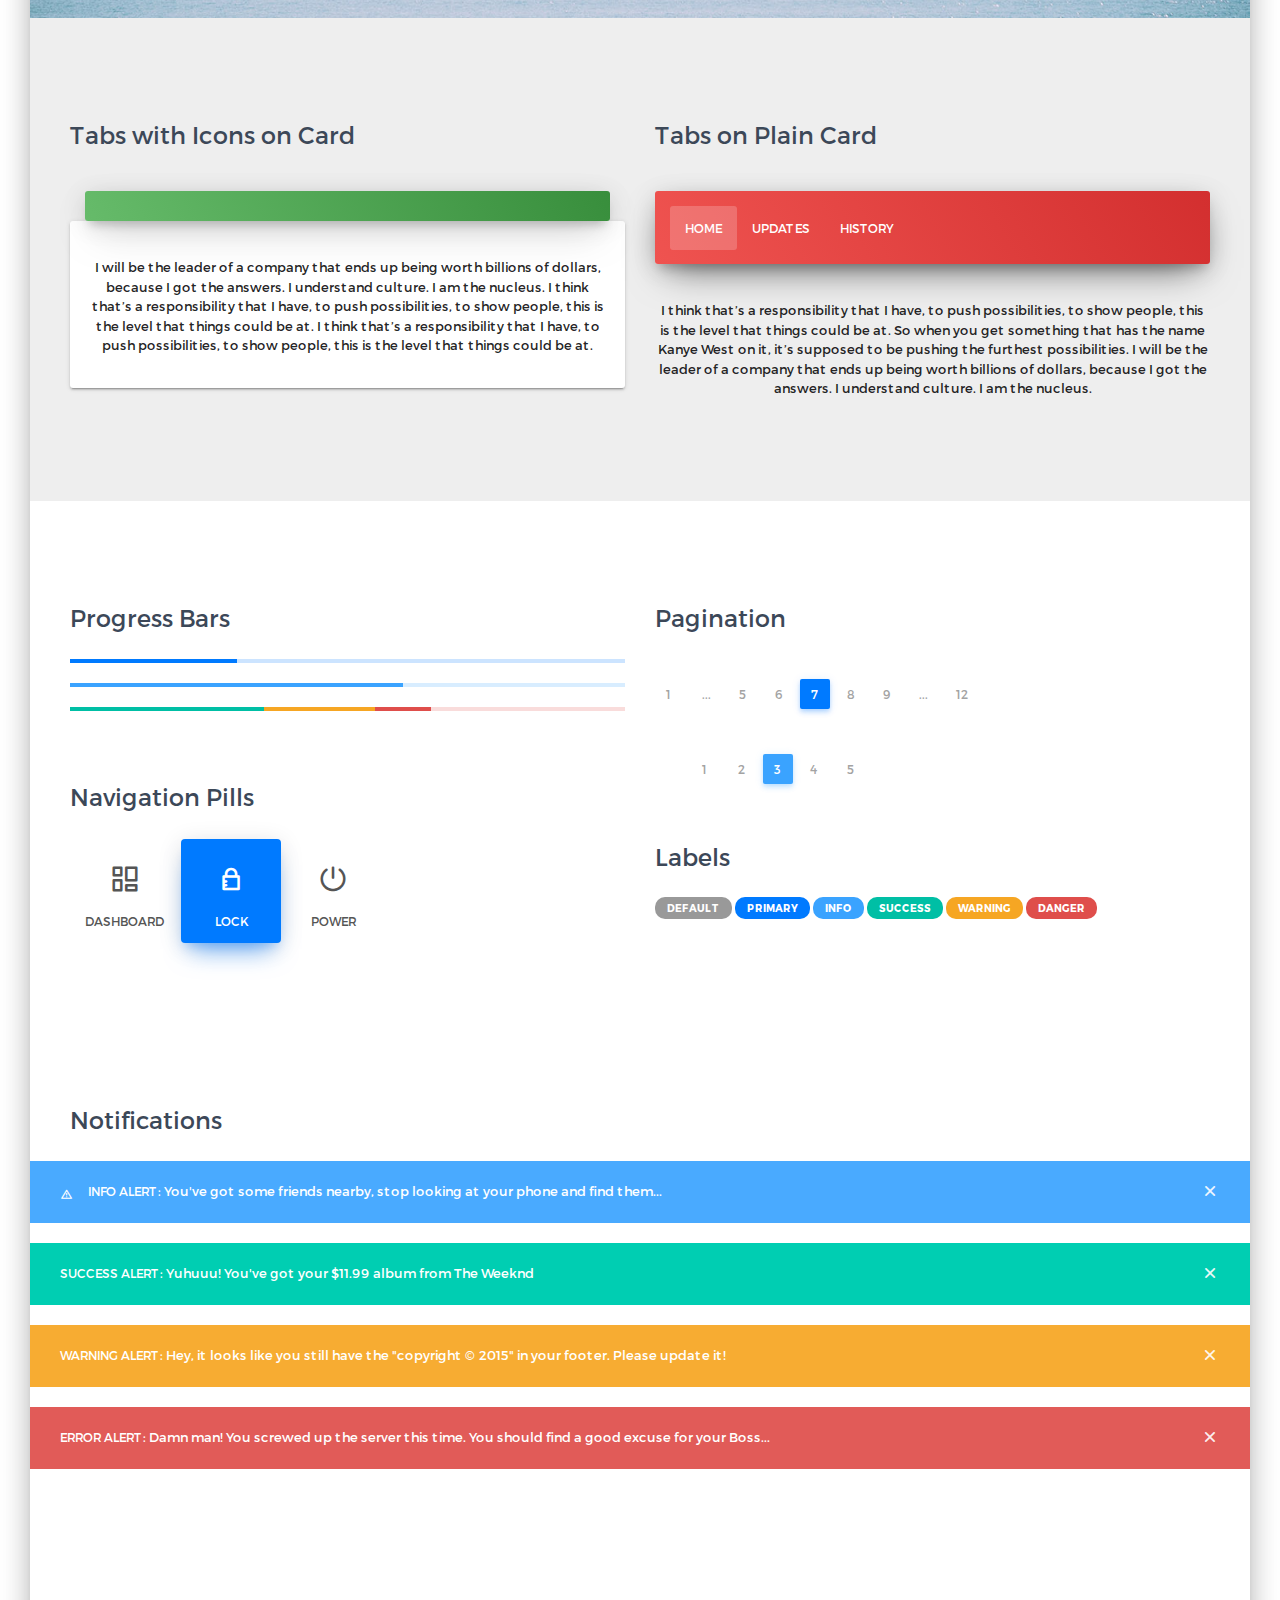
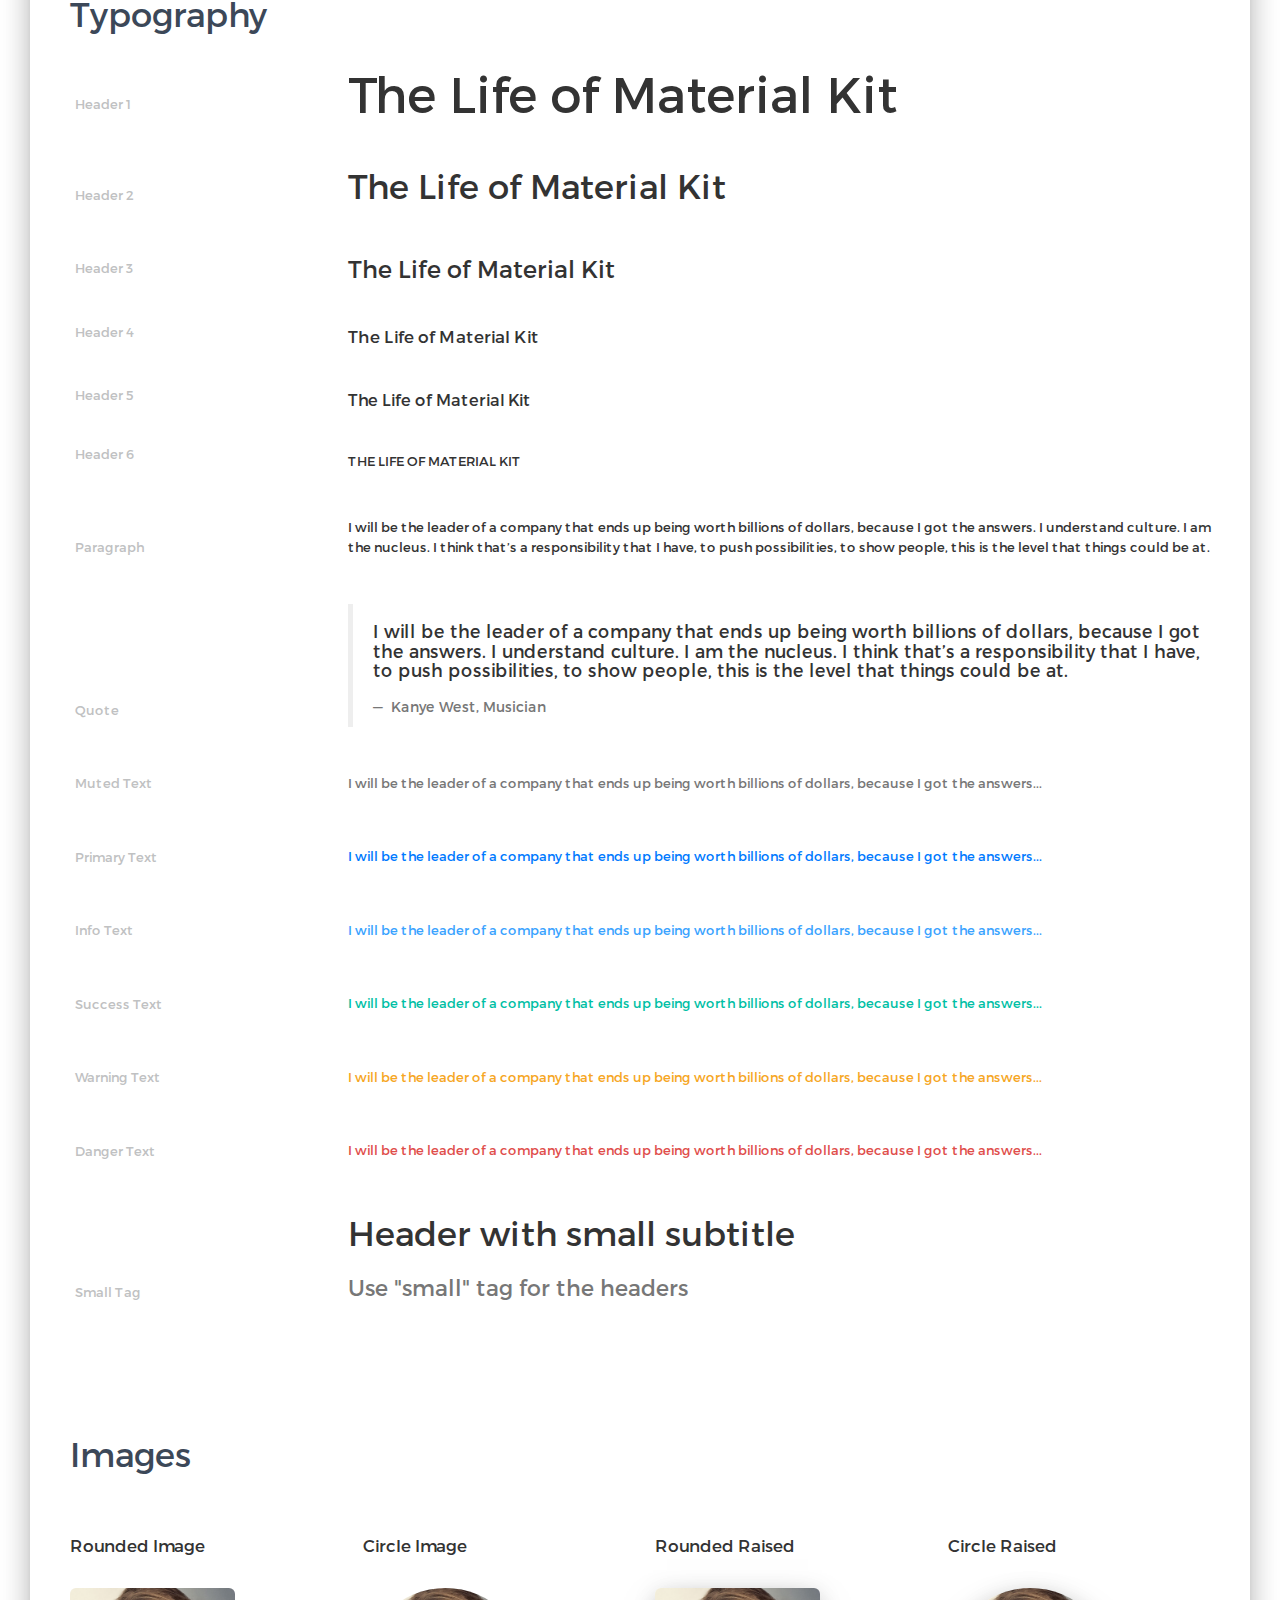
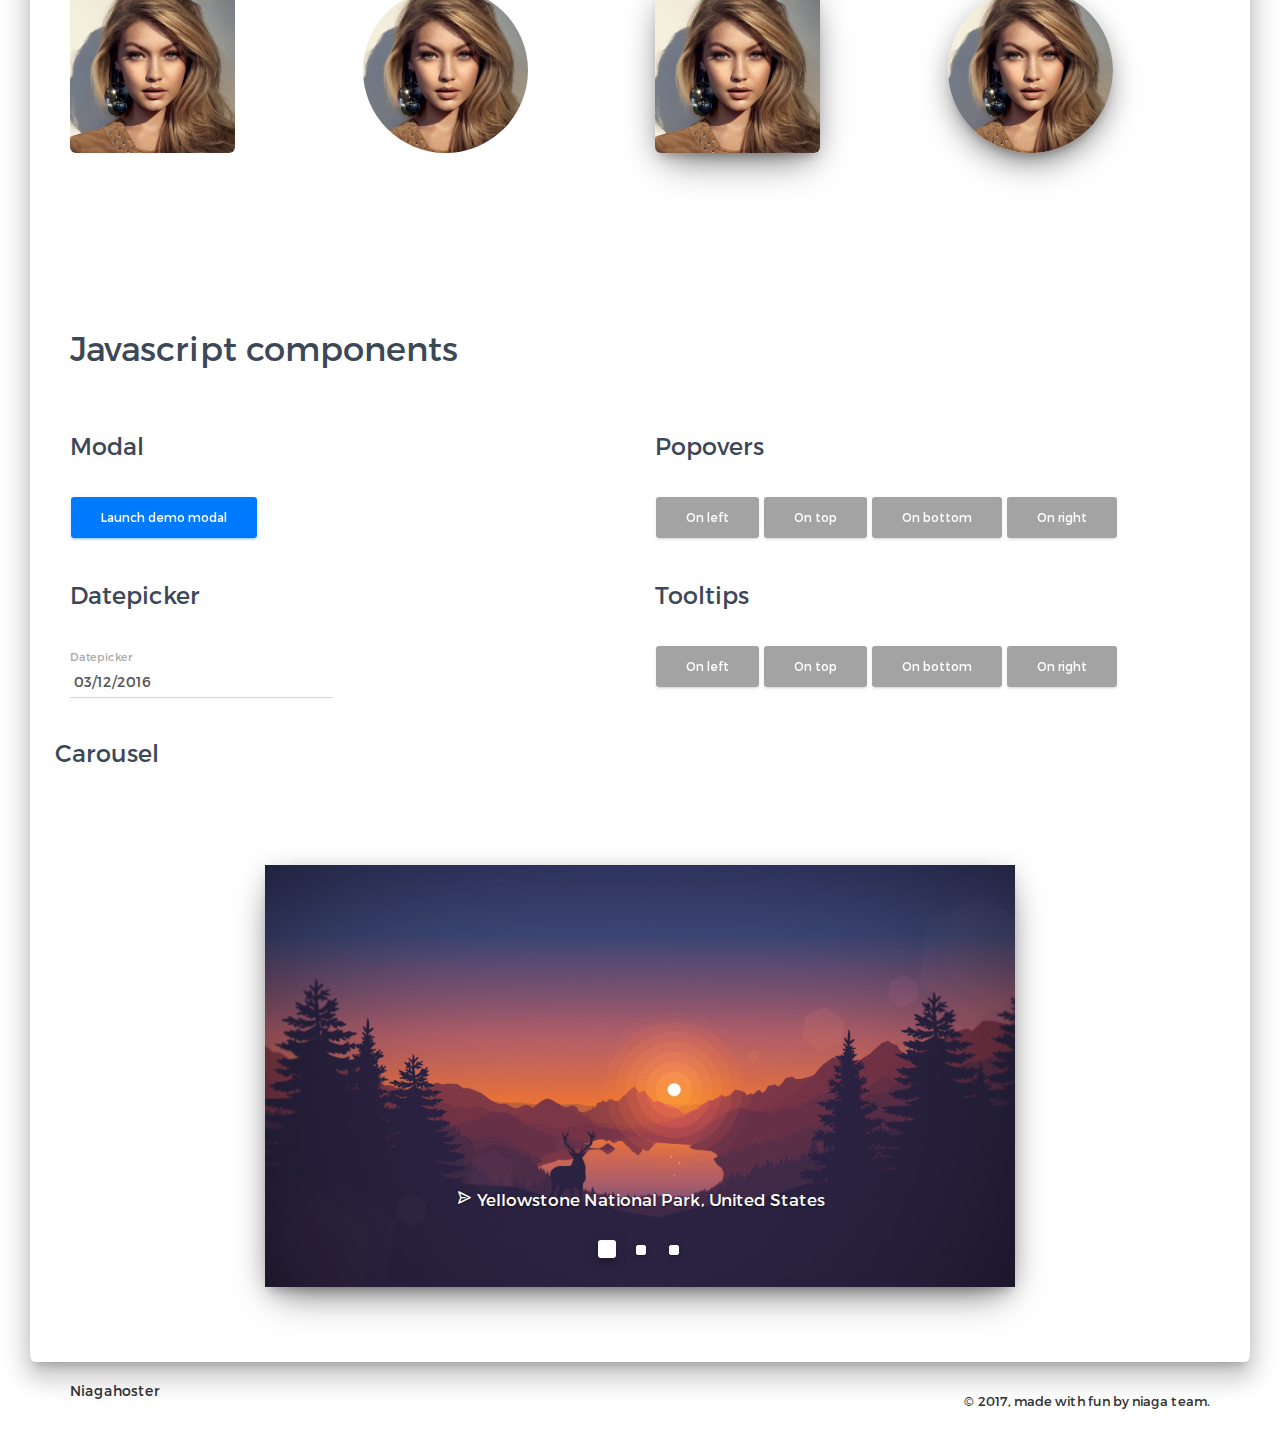
==== commit c2205af0: "Update index.html" ====
--- a/index.html
+++ b/index.html
@@ -67,6 +67,8 @@
                         <div class="brand">
                             <h1>Niaga UI Kit.</h1>
                             <h3>A Badass Bootstrap UI Kit based on Material Design.</h3>
+			     <br>
+			     <a href="https://github.com/darwishub/niaga-bootstrap" class="btn btn-default btn-round">Download</a>	
                         </div>
                     </div>
                 </div>
@@ -1190,4 +1192,4 @@
 		});
 	</script>
 
-</html>+</html>
